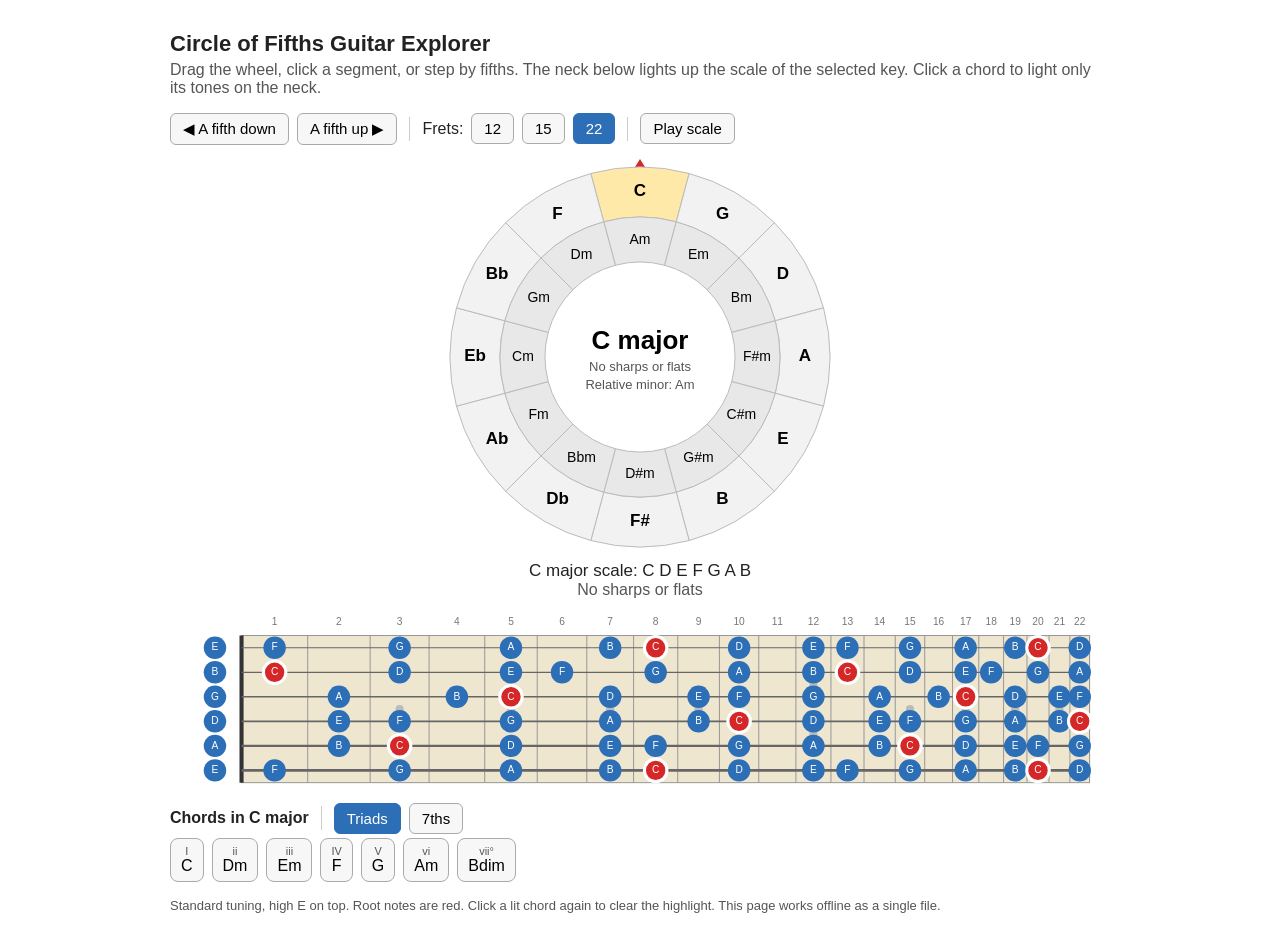
==== circle-of-fifths.html @ e92b64ee "Add Circle of Fifths Guitar Explorer: draggable wheel synced to neck scale and chords; link from Mis" ====
<!DOCTYPE html>
<html lang="en">
<head>
<meta charset="utf-8">
<meta name="viewport" content="width=device-width, initial-scale=1">
<title>Circle of Fifths Guitar Explorer</title>
<style>
  body { font-family: -apple-system, Helvetica, Arial, sans-serif; max-width: 940px; margin: 0 auto; padding: 16px; color: #222; }
  h1 { font-size: 22px; margin-bottom: 4px; }
  p.hint { color: #555; margin-top: 0; }
  .controls { display: flex; flex-wrap: wrap; gap: 8px; align-items: center; margin: 12px 0; }
  .controls button { font-size: 15px; padding: 6px 12px; border: 1px solid #aaa; border-radius: 6px; background: #f7f7f7; cursor: pointer; }
  .controls button.active { background: #2c6fb7; color: #fff; border-color: #2c6fb7; }
  .controls .sep { width: 1px; height: 24px; background: #ccc; margin: 0 4px; }
  #circleSvg { display: block; margin: 0 auto; touch-action: none; cursor: grab; }
  #circleSvg:active { cursor: grabbing; }
  #wheel { transition: transform 0.25s ease; transform-box: view-box; transform-origin: 200px 200px; }
  #keyInfo { text-align: center; margin: 4px 0 12px; }
  #keyInfo .scale { font-size: 17px; }
  #keyInfo .sig { color: #555; }
  #neckSvg { display: block; width: 100%; height: auto; margin: 8px 0; }
  #chordPanel { margin-top: 8px; }
  #chordPanel .row { display: flex; flex-wrap: wrap; gap: 8px; align-items: center; }
  .chip { border: 1px solid #aaa; border-radius: 8px; padding: 6px 10px; background: #f7f7f7; cursor: pointer; text-align: center; }
  .chip .deg { font-size: 11px; color: #555; display: block; }
  .chip .nm { font-size: 16px; }
  .chip.active { background: #ffe9a8; border-color: #b98a00; }
  .foot { color: #555; font-size: 13px; margin-top: 16px; }
</style>
</head>
<body>
<h1>Circle of Fifths Guitar Explorer</h1>
<p class="hint">Drag the wheel, click a segment, or step by fifths. The neck below lights up the scale of the selected key. Click a chord to light only its tones on the neck.</p>

<div class="controls">
  <button id="downFifth" type="button">&#9664; A fifth down</button>
  <button id="upFifth" type="button">A fifth up &#9654;</button>
  <span class="sep"></span>
  <span>Frets:</span>
  <button type="button" class="fretBtn" data-frets="12">12</button>
  <button type="button" class="fretBtn" data-frets="15">15</button>
  <button type="button" class="fretBtn active" data-frets="22">22</button>
  <span class="sep"></span>
  <button id="playBtn" type="button">Play scale</button>
</div>

<svg id="circleSvg" viewBox="0 0 400 400" width="400" height="400">
  <polygon points="200,2 190,18 210,18" fill="#d62728"></polygon>
  <g id="wheel"></g>
  <text id="centerKey" x="200" y="192" text-anchor="middle" font-size="26" font-weight="bold"></text>
  <text id="centerSig" x="200" y="214" text-anchor="middle" font-size="13" fill="#555"></text>
  <text id="centerRel" x="200" y="232" text-anchor="middle" font-size="13" fill="#555"></text>
</svg>

<div id="keyInfo">
  <div class="scale" id="scaleLine"></div>
  <div class="sig" id="sigLine"></div>
</div>

<svg id="neckSvg" viewBox="0 0 920 180"></svg>

<div id="chordPanel">
  <div class="controls" style="margin: 4px 0;">
    <span id="chordTitle" style="font-weight: bold;">Chords in this key</span>
    <span class="sep"></span>
    <button type="button" id="triadBtn" class="active">Triads</button>
    <button type="button" id="seventhBtn">7ths</button>
  </div>
  <div class="row" id="chordRow"></div>
</div>

<p class="foot">Standard tuning, high E on top. Root notes are red. Click a lit chord again to clear the highlight. This page works offline as a single file.</p>

<script>
// ---------- Pure data and logic (no DOM here, so it can be tested in node) ----------
function mod(n, m) { return ((n % m) + m) % m; }

var NOTE_PC = { C: 0, D: 2, E: 4, F: 5, G: 7, A: 9, B: 11 };
function pcOf(name) {
  var base = NOTE_PC[name.charAt(0)];
  var acc = name.slice(1);
  for (var i = 0; i < acc.length; i++) {
    if (acc.charAt(i) === '#') base += 1;
    if (acc.charAt(i) === 'b') base -= 1;
  }
  return mod(base, 12);
}

// Circle order, clockwise from C. sharps/flats count for the key signature.
var CIRCLE = [
  { major: 'C',  minor: 'Am',  sharps: 0, flats: 0 },
  { major: 'G',  minor: 'Em',  sharps: 1, flats: 0 },
  { major: 'D',  minor: 'Bm',  sharps: 2, flats: 0 },
  { major: 'A',  minor: 'F#m', sharps: 3, flats: 0 },
  { major: 'E',  minor: 'C#m', sharps: 4, flats: 0 },
  { major: 'B',  minor: 'G#m', sharps: 5, flats: 0 },
  { major: 'F#', minor: 'D#m', sharps: 6, flats: 0 },
  { major: 'Db', minor: 'Bbm', sharps: 0, flats: 5 },
  { major: 'Ab', minor: 'Fm',  sharps: 0, flats: 4 },
  { major: 'Eb', minor: 'Cm',  sharps: 0, flats: 3 },
  { major: 'Bb', minor: 'Gm',  sharps: 0, flats: 2 },
  { major: 'F',  minor: 'Dm',  sharps: 0, flats: 1 }
];

var MAJOR_SCALES = {
  'C':  ['C', 'D', 'E', 'F', 'G', 'A', 'B'],
  'G':  ['G', 'A', 'B', 'C', 'D', 'E', 'F#'],
  'D':  ['D', 'E', 'F#', 'G', 'A', 'B', 'C#'],
  'A':  ['A', 'B', 'C#', 'D', 'E', 'F#', 'G#'],
  'E':  ['E', 'F#', 'G#', 'A', 'B', 'C#', 'D#'],
  'B':  ['B', 'C#', 'D#', 'E', 'F#', 'G#', 'A#'],
  'F#': ['F#', 'G#', 'A#', 'B', 'C#', 'D#', 'E#'],
  'Db': ['Db', 'Eb', 'F', 'Gb', 'Ab', 'Bb', 'C'],
  'Ab': ['Ab', 'Bb', 'C', 'Db', 'Eb', 'F', 'G'],
  'Eb': ['Eb', 'F', 'G', 'Ab', 'Bb', 'C', 'D'],
  'Bb': ['Bb', 'C', 'D', 'Eb', 'F', 'G', 'A'],
  'F':  ['F', 'G', 'A', 'Bb', 'C', 'D', 'E']
};

var MINOR_SCALES = {
  'A':  ['A', 'B', 'C', 'D', 'E', 'F', 'G'],
  'E':  ['E', 'F#', 'G', 'A', 'B', 'C', 'D'],
  'B':  ['B', 'C#', 'D', 'E', 'F#', 'G', 'A'],
  'F#': ['F#', 'G#', 'A', 'B', 'C#', 'D', 'E'],
  'C#': ['C#', 'D#', 'E', 'F#', 'G#', 'A', 'B'],
  'G#': ['G#', 'A#', 'B', 'C#', 'D#', 'E', 'F#'],
  'D#': ['D#', 'E#', 'F#', 'G#', 'A#', 'B', 'C#'],
  'Bb': ['Bb', 'C', 'Db', 'Eb', 'F', 'Gb', 'Ab'],
  'F':  ['F', 'G', 'Ab', 'Bb', 'C', 'Db', 'Eb'],
  'C':  ['C', 'D', 'Eb', 'F', 'G', 'Ab', 'Bb'],
  'G':  ['G', 'A', 'Bb', 'C', 'D', 'Eb', 'F'],
  'D':  ['D', 'E', 'F', 'G', 'A', 'Bb', 'C']
};

var SHARP_ORDER = ['F#', 'C#', 'G#', 'D#', 'A#', 'E#'];
var FLAT_ORDER = ['Bb', 'Eb', 'Ab', 'Db', 'Gb', 'Cb', 'Fb'];

function keyRoot(circleEntry, mode) {
  if (mode === 'major') return circleEntry.major;
  return circleEntry.minor.slice(0, -1); // strip the trailing m
}

function scaleNotes(circleEntry, mode) {
  var root = keyRoot(circleEntry, mode);
  return mode === 'major' ? MAJOR_SCALES[root] : MINOR_SCALES[root];
}

function scalePcs(circleEntry, mode) {
  return scaleNotes(circleEntry, mode).map(pcOf);
}

var SUFFIX = { maj: '', min: 'm', dim: 'dim', maj7: 'maj7', m7: 'm7', '7': '7', m7b5: 'm7b5' };
var DEG_MAJOR = ['I', 'ii', 'iii', 'IV', 'V', 'vi', 'vii°'];
var DEG_MINOR = ['i', 'ii°', 'III', 'iv', 'v', 'VI', 'VII'];

function chordsFor(circleEntry, mode, sevenths) {
  var scale = scaleNotes(circleEntry, mode);
  var quals, degs, steps;
  if (mode === 'major') {
    quals = sevenths ? ['maj7', 'm7', 'm7', 'maj7', '7', 'm7', 'm7b5'] : ['maj', 'min', 'min', 'maj', 'maj', 'min', 'dim'];
    degs = DEG_MAJOR;
  } else {
    quals = sevenths ? ['m7', 'm7b5', 'maj7', 'm7', 'm7', 'maj7', '7'] : ['min', 'dim', 'maj', 'min', 'min', 'maj', 'maj'];
    degs = DEG_MINOR;
  }
  steps = sevenths ? [0, 2, 4, 6] : [0, 2, 4];
  var out = [];
  for (var d = 0; d < 7; d++) {
    var tones = steps.map(function (s) { return scale[mod(d + s, 7)]; });
    out.push({ degree: degs[d], name: scale[d] + SUFFIX[quals[d]], tones: tones, pcs: tones.map(pcOf) });
  }
  return out;
}

function signatureText(circleEntry) {
  if (circleEntry.sharps > 0) {
    return circleEntry.sharps + (circleEntry.sharps === 1 ? ' sharp: ' : ' sharps: ') + SHARP_ORDER.slice(0, circleEntry.sharps).join(', ');
  }
  if (circleEntry.flats > 0) {
    return circleEntry.flats + (circleEntry.flats === 1 ? ' flat: ' : ' flats: ') + FLAT_ORDER.slice(0, circleEntry.flats).join(', ');
  }
  return 'No sharps or flats';
}

// Segment index sitting at the top marker for a given wheel rotation (degrees, clockwise).
function idxForRotation(rotation) {
  return mod(Math.round(-rotation / 30), 12);
}

// ---------- Browser rendering (skipped when run under node for tests) ----------
if (typeof document !== 'undefined') {
  var state = { index: 0, mode: 'major', frets: 22, chord: null, sevenths: false };
  var rotation = 0;
  var wheelEl = document.getElementById('wheel');
  var neckSvg = document.getElementById('neckSvg');
  var NS = 'http://www.w3.org/2000/svg';

  function el(tag, attrs, parent) {
    var n = document.createElementNS(NS, tag);
    for (var k in attrs) n.setAttribute(k, attrs[k]);
    if (parent) parent.appendChild(n);
    return n;
  }

  function polar(cx, cy, r, degClockwiseFromTop) {
    var a = degClockwiseFromTop * Math.PI / 180;
    return [cx + r * Math.sin(a), cy - r * Math.cos(a)];
  }

  function slicePath(cx, cy, rOuter, rInner, startDeg, endDeg) {
    var o1 = polar(cx, cy, rOuter, startDeg), o2 = polar(cx, cy, rOuter, endDeg);
    var i2 = polar(cx, cy, rInner, endDeg), i1 = polar(cx, cy, rInner, startDeg);
    return 'M ' + o1[0] + ' ' + o1[1] + ' A ' + rOuter + ' ' + rOuter + ' 0 0 1 ' + o2[0] + ' ' + o2[1] +
      ' L ' + i2[0] + ' ' + i2[1] + ' A ' + rInner + ' ' + rInner + ' 0 0 0 ' + i1[0] + ' ' + i1[1] + ' Z';
  }

  function renderWheel() {
    wheelEl.innerHTML = '';
    for (var i = 0; i < 12; i++) {
      var start = i * 30 - 15, end = i * 30 + 15;
      var sel = (i === state.index);
      var outer = el('path', { d: slicePath(200, 200, 190, 140, start, end), fill: (sel && state.mode === 'major') ? '#ffe9a8' : '#f2f2f2', stroke: '#bbb' }, wheelEl);
      outer.dataset.index = i; outer.dataset.mode = 'major';
      var inner = el('path', { d: slicePath(200, 200, 140, 95, start, end), fill: (sel && state.mode === 'minor') ? '#ffe9a8' : '#e8e8e8', stroke: '#bbb' }, wheelEl);
      inner.dataset.index = i; inner.dataset.mode = 'minor';
      var mo = polar(200, 200, 165, i * 30);
      var moT = el('text', { x: mo[0], y: mo[1], 'text-anchor': 'middle', 'dominant-baseline': 'middle', 'font-size': 17, 'font-weight': 'bold' }, wheelEl);
      moT.textContent = CIRCLE[i].major;
      var mi = polar(200, 200, 117, i * 30);
      var miT = el('text', { x: mi[0], y: mi[1], 'text-anchor': 'middle', 'dominant-baseline': 'middle', 'font-size': 14 }, wheelEl);
      miT.textContent = CIRCLE[i].minor;
    }
  }

  function renderInfo() {
    var entry = CIRCLE[state.index];
    var keyName = state.mode === 'major' ? entry.major + ' major' : entry.minor + ' minor';
    document.getElementById('centerKey').textContent = keyName;
    document.getElementById('centerSig').textContent = signatureText(entry);
    document.getElementById('centerRel').textContent = state.mode === 'major' ? ('Relative minor: ' + entry.minor) : ('Relative major: ' + entry.major);
    document.getElementById('scaleLine').textContent = keyName + ' scale: ' + scaleNotes(entry, state.mode).join(' ');
    document.getElementById('sigLine').textContent = signatureText(entry);
    document.getElementById('chordTitle').textContent = 'Chords in ' + keyName;
  }

  // Standard tuning, high E on top. Open-string pitch classes, top to bottom.
  var OPEN_PC = [4, 11, 7, 2, 9, 4];

  function renderNeck() {
    neckSvg.innerHTML = '';
    var entry = CIRCLE[state.index];
    var notes = scaleNotes(entry, state.mode);
    var pcs = scalePcs(entry, state.mode);
    var rootPc = pcs[0];
    var nameForPc = {};
    notes.forEach(function (n) { nameForPc[pcOf(n)] = n; });
    var chord = state.chord !== null ? chordsFor(entry, state.mode, state.sevenths)[state.chord] : null;
    var chordPcs = chord ? chord.pcs : null;
    var chordRootPc = chord ? chord.pcs[0] : null;

    var maxFret = state.frets;
    var nutX = 70, endX = 900, top = 24, bottom = 168;
    function fretX(n) {
      return nutX + (endX - nutX) * (1 - Math.pow(2, -n / 12)) / (1 - Math.pow(2, -maxFret / 12));
    }
    function dotX(n) { return (fretX(n - 1) + fretX(n)) / 2; }
    var stringY = [36, 60, 84, 108, 132, 156];
    var stringW = [1, 1.2, 1.5, 1.8, 2.2, 2.5];

    el('rect', { x: nutX, y: top, width: endX - nutX, height: bottom - top, fill: '#efe6d0', stroke: '#999' }, neckSvg);
    var markers = [3, 5, 7, 9, 12, 15, 17, 19, 21];
    markers.forEach(function (f) {
      if (f > maxFret) return;
      var x = dotX(f);
      if (f === 12) {
        el('circle', { cx: x, cy: 72, r: 4, fill: '#bbb' }, neckSvg);
        el('circle', { cx: x, cy: 120, r: 4, fill: '#bbb' }, neckSvg);
      } else {
        el('circle', { cx: x, cy: 96, r: 4, fill: '#bbb' }, neckSvg);
      }
    });
    for (var f = 0; f <= maxFret; f++) {
      el('line', { x1: fretX(f), y1: top, x2: fretX(f), y2: bottom, stroke: f === 0 ? '#333' : '#999', 'stroke-width': f === 0 ? 4 : 1 }, neckSvg);
      if (f > 0) {
        var num = el('text', { x: dotX(f), y: 14, 'text-anchor': 'middle', 'font-size': 10, fill: '#777' }, neckSvg);
        num.textContent = f;
      }
    }
    for (var s = 0; s < 6; s++) {
      el('line', { x1: nutX, y1: stringY[s], x2: endX, y2: stringY[s], stroke: '#666', 'stroke-width': stringW[s] }, neckSvg);
    }

    function drawDot(x, y, pc) {
      var inScale = pcs.indexOf(pc) !== -1;
      if (!inScale) return;
      var inChord = chordPcs && chordPcs.indexOf(pc) !== -1;
      var isRoot = chord ? (pc === chordRootPc) : (pc === rootPc);
      var dimmed = chordPcs && !inChord;
      var fill = dimmed ? '#d3d3d3' : (isRoot ? '#d62728' : '#2c6fb7');
      var c = el('circle', { cx: x, cy: y, r: 11, fill: fill }, neckSvg);
      if (isRoot && !dimmed) c.setAttribute('stroke', '#fff'), c.setAttribute('stroke-width', 3);
      var t = el('text', { x: x, y: y, 'text-anchor': 'middle', 'dominant-baseline': 'middle', 'font-size': 10, fill: dimmed ? '#666' : '#fff' }, neckSvg);
      t.textContent = nameForPc[pc];
    }

    for (var s2 = 0; s2 < 6; s2++) {
      drawDot(nutX - 26, stringY[s2], OPEN_PC[s2]);
      for (var f2 = 1; f2 <= maxFret; f2++) {
        drawDot(dotX(f2), stringY[s2], mod(OPEN_PC[s2] + f2, 12));
      }
    }
  }

  function renderChords() {
    var entry = CIRCLE[state.index];
    var list = chordsFor(entry, state.mode, state.sevenths);
    var row = document.getElementById('chordRow');
    row.innerHTML = '';
    list.forEach(function (ch, i) {
      var b = document.createElement('button');
      b.className = 'chip' + (state.chord === i ? ' active' : '');
      b.type = 'button';
      var deg = document.createElement('span'); deg.className = 'deg'; deg.textContent = ch.degree;
      var nm = document.createElement('span'); nm.className = 'nm'; nm.textContent = ch.name;
      b.appendChild(deg); b.appendChild(nm);
      b.addEventListener('click', function () {
        state.chord = (state.chord === i) ? null : i;
        renderChords(); renderNeck();
      });
      row.appendChild(b);
    });
  }

  function renderAll() { renderWheel(); renderInfo(); renderNeck(); renderChords(); }

  function applyRotation(animate) {
    wheelEl.style.transition = animate ? 'transform 0.25s ease' : 'none';
    wheelEl.style.transform = 'rotate(' + rotation + 'deg)';
  }

  function selectIndex(i, mode) {
    state.index = mod(i, 12);
    if (mode) state.mode = mode;
    state.chord = null;
    rotation = -state.index * 30;
    applyRotation(true);
    renderAll();
  }

  document.getElementById('downFifth').addEventListener('click', function () { selectIndex(state.index - 1); });
  document.getElementById('upFifth').addEventListener('click', function () { selectIndex(state.index + 1); });

  var fretBtns = document.querySelectorAll('.fretBtn');
  fretBtns.forEach(function (b) {
    b.addEventListener('click', function () {
      fretBtns.forEach(function (x) { x.classList.remove('active'); });
      b.classList.add('active');
      state.frets = parseInt(b.dataset.frets, 10);
      renderNeck();
    });
  });

  document.getElementById('triadBtn').addEventListener('click', function () {
    state.sevenths = false; state.chord = null;
    document.getElementById('triadBtn').classList.add('active');
    document.getElementById('seventhBtn').classList.remove('active');
    renderChords(); renderNeck();
  });
  document.getElementById('seventhBtn').addEventListener('click', function () {
    state.sevenths = true; state.chord = null;
    document.getElementById('seventhBtn').classList.add('active');
    document.getElementById('triadBtn').classList.remove('active');
    renderChords(); renderNeck();
  });

  // Drag to spin the wheel, click to pick a segment.
  var svg = document.getElementById('circleSvg');
  var dragging = false, moved = false, lastAngle = 0, downX = 0, downY = 0;
  function pointerAngle(e) {
    var r = svg.getBoundingClientRect();
    var dx = e.clientX - (r.left + r.width / 2);
    var dy = e.clientY - (r.top + r.height / 2);
    var a = Math.atan2(dx, -dy) * 180 / Math.PI;
    return { angle: mod(a, 360), dist: Math.sqrt(dx * dx + dy * dy) / (r.width / 400) };
  }
  svg.addEventListener('pointerdown', function (e) {
    dragging = true; moved = false;
    var p = pointerAngle(e);
    lastAngle = p.angle; downX = e.clientX; downY = e.clientY;
    svg.setPointerCapture(e.pointerId);
  });
  svg.addEventListener('pointermove', function (e) {
    if (!dragging) return;
    if (Math.abs(e.clientX - downX) + Math.abs(e.clientY - downY) > 6) moved = true;
    if (!moved) return;
    var p = pointerAngle(e);
    var delta = mod(p.angle - lastAngle + 180, 360) - 180;
    lastAngle = p.angle;
    rotation += delta;
    applyRotation(false);
    var idx = idxForRotation(rotation);
    if (idx !== state.index) { state.index = idx; state.chord = null; renderAll(); applyRotation(false); }
  });
  function endDrag(e) {
    if (!dragging) return;
    dragging = false;
    if (!moved) {
      var p = pointerAngle(e);
      if (p.dist >= 95 && p.dist <= 190) {
        var rel = mod(p.angle - rotation, 360);
        var idx = mod(Math.floor((rel + 15) / 30), 12);
        selectIndex(idx, p.dist >= 140 ? 'major' : 'minor');
      }
    } else {
      rotation = Math.round(rotation / 30) * 30;
      state.index = idxForRotation(rotation);
      state.chord = null;
      applyRotation(true);
      renderAll();
    }
  }
  svg.addEventListener('pointerup', endDrag);
  svg.addEventListener('pointercancel', endDrag);

  // Play the scale up one octave and back down, end notes once.
  var audioCtx = null, playing = false, stopFlag = false;
  function midiFreq(m) { return 440 * Math.pow(2, (m - 69) / 12); }
  function playScale() {
    var btn = document.getElementById('playBtn');
    if (playing) { stopFlag = true; btn.textContent = 'Play scale'; return; }
    if (!audioCtx) audioCtx = new (window.AudioContext || window.webkitAudioContext)();
    var entry = CIRCLE[state.index];
    var steps = state.mode === 'major' ? [2, 2, 1, 2, 2, 2, 1] : [2, 1, 2, 2, 1, 2, 2];
    var rootPc = scalePcs(entry, state.mode)[0];
    var startMidi = 60 + mod(rootPc, 12);
    var up = [startMidi], m = startMidi;
    steps.forEach(function (s) { m += s; up.push(m); });
    var seq = up.concat(up.slice(1, -1).reverse());
    playing = true; stopFlag = false; btn.textContent = 'Stop';
    var t = audioCtx.currentTime + 0.05;
    seq.forEach(function (note, i) {
      var osc = audioCtx.createOscillator();
      var g = audioCtx.createGain();
      osc.type = 'triangle'; osc.frequency.value = midiFreq(note);
      g.gain.setValueAtTime(0, t + i * 0.28);
      g.gain.linearRampToValueAtTime(0.25, t + i * 0.28 + 0.03);
      g.gain.linearRampToValueAtTime(0, t + i * 0.28 + 0.26);
      osc.connect(g); g.connect(audioCtx.destination);
      osc.start(t + i * 0.28); osc.stop(t + i * 0.28 + 0.28);
    });
    var totalMs = seq.length * 0.28 * 1000 + 200;
    setTimeout(function () { playing = false; btn.textContent = 'Play scale'; }, totalMs);
  }
  document.getElementById('playBtn').addEventListener('click', playScale);

  renderAll();
}
</script>
</body>
</html>
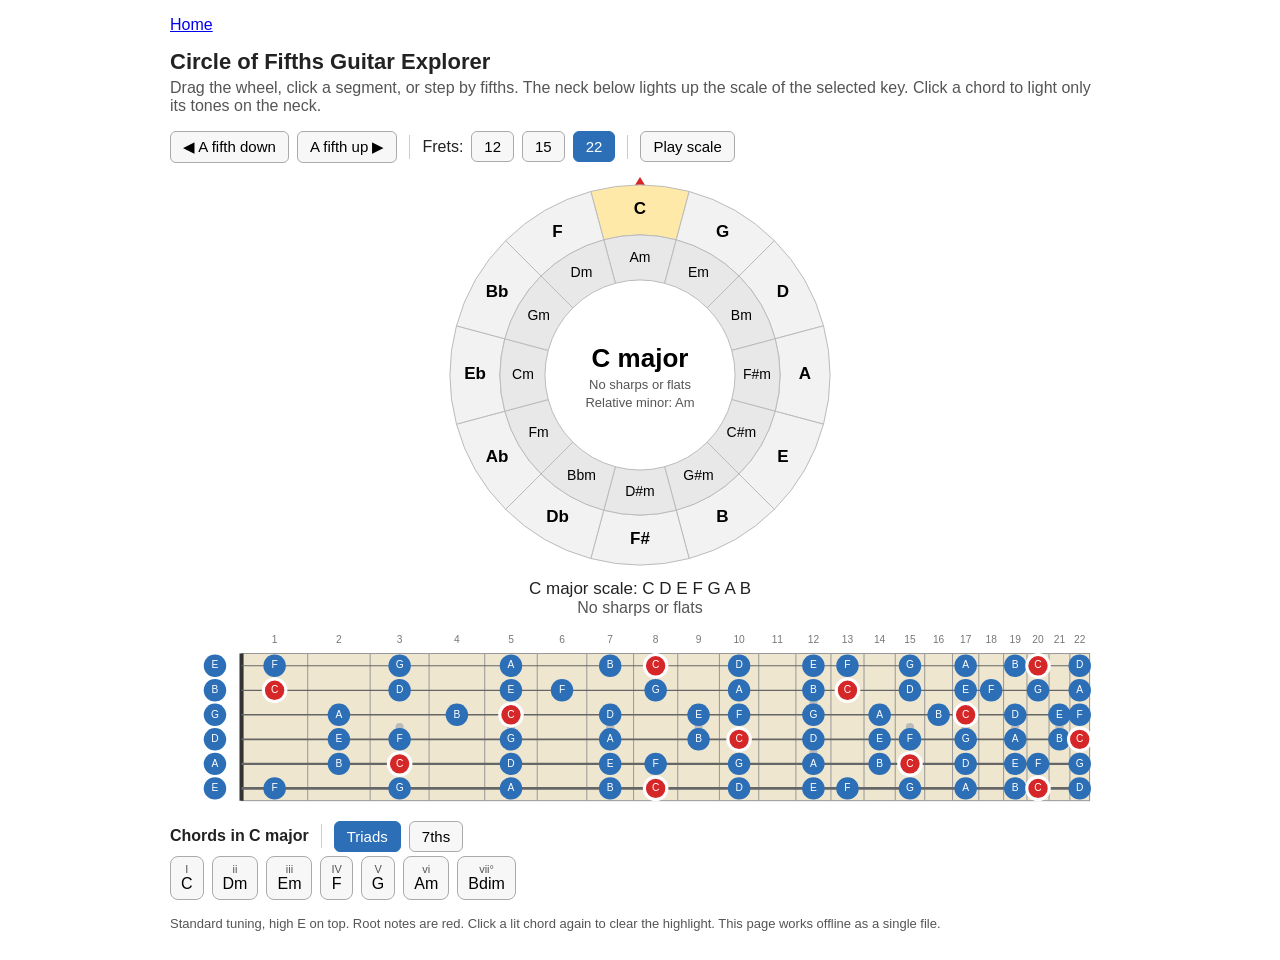
==== commit 9700e375: "Publish CAGED Position Boxes; add Home link to every site page" ====
--- a/circle-of-fifths.html
+++ b/circle-of-fifths.html
@@ -29,6 +29,7 @@
 </style>
 </head>
 <body>
+<nav style="margin-bottom:8px;"><a href="index.html">Home</a></nav>
 <h1>Circle of Fifths Guitar Explorer</h1>
 <p class="hint">Drag the wheel, click a segment, or step by fifths. The neck below lights up the scale of the selected key. Click a chord to light only its tones on the neck.</p>
 
